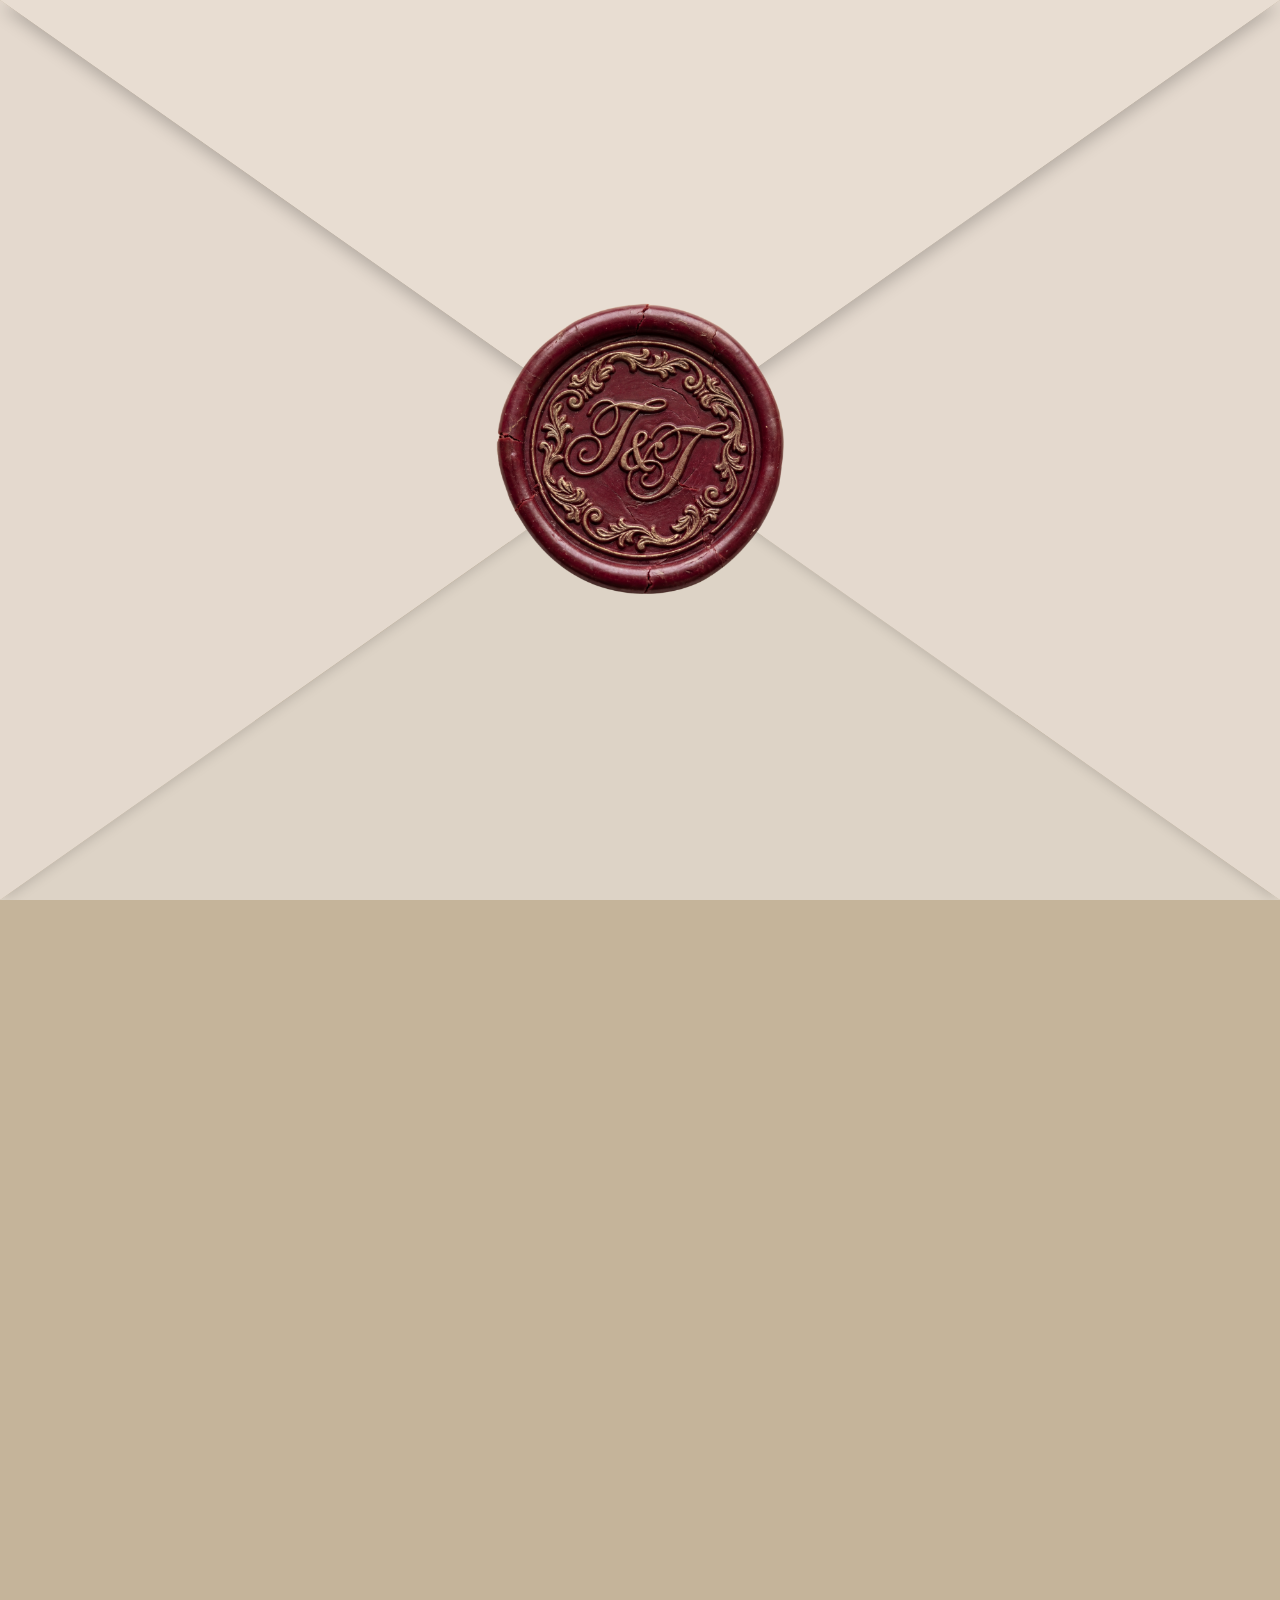
==== index.html @ 4c387d1e "first commit" ====
<!DOCTYPE html>
<html lang="ka">
    <head>
        <meta charset="UTF-8">
        <meta name="viewport" content="width=device-width, initial-scale=1.0">
        <title>თამარ & თორნიკე</title>
        <link rel="preconnect" href="https://fonts.googleapis.com">
        <link rel="preconnect" href="https://fonts.gstatic.com" crossorigin>
        <link href="https://fonts.googleapis.com/css2?family=Cormorant+Garamond:wght@400;500;600;700&family=Noto+Serif+Georgian:wght@400;500;600&display=swap" rel="stylesheet">
        <script src="https://unpkg.com/@dotlottie/player-component@2.7.12/dist/dotlottie-player.mjs" type="module"></script>
        <style>
            * {
              margin: 0;
              padding: 0;
              box-sizing: border-box;
            }

            body {
                min-height: 100vh;
                background-color: #c5b49a;
                overflow: hidden;
            }

            /* ===== Content page revealed behind the envelope ===== */
            .page-content {
                visibility: hidden;
                position: relative;
                z-index: 0;
                background-color: #faf6f1;
                font-family: 'Noto Serif Georgian', 'Cormorant Garamond', serif;
                color: #3a3028;
            }

            .page-content.bg-visible {
                visibility: visible;
            }

            /* ---------- HERO ---------- */
            .hero {
                position: relative;
                display: flex;
                flex-direction: column;
                align-items: center;
                justify-content: center;
                min-height: 100vh;
                text-align: center;
                padding: 2rem 1.5rem;
                overflow: hidden;
                background: url('bg2.jpg') center center / cover no-repeat;
            }

            .hero::before {
                content: '';
                position: absolute;
                inset: 0;
                background: rgba(250, 246, 241, 0.72);
                z-index: 0;
            }

            .hero > * {
                position: relative;
                z-index: 1;
                opacity: 0;
                transform: translateY(15px);
                transition: opacity 3s ease, transform 2s ease;
            }

            .page-content.content-revealed .hero > * {
                opacity: 1;
                transform: translateY(0);
            }

            @media (max-width: 768px) {
                .hero {
                    background-image: url('bg2-mobile.jpg');
                }
            }

            .hero-photo {
                width: 24rem;
                margin-bottom: 2.5rem;

            }

            @media (max-width: 768px) {
                .hero-photo {
                    width: 12rem;
                }
            }

            .hero-photo img {
                width:100%;
                height: fit-content;
            }

            .hero-names {
                font-family: 'Cormorant Garamond', 'Noto Serif Georgian', serif;
                font-size: clamp(2.8rem, 6vw, 5rem);
                font-weight: 300;
                letter-spacing: 0.06em;
                line-height: 1.15;
                color: #3f5e88;
            }

            .hero-names .amp {
                display: block;
                font-size: 0.5em;
                font-style: italic;
                letter-spacing: 0.15em;
                color: #c9b26e;
                margin: 0.15em 0;
            }

            .hero-date {
                margin-top: 1.5rem;
                font-size: clamp(0.95rem, 2vw, 1.3rem);
                letter-spacing: 0.18em;
                text-transform: uppercase;
                color: #5f7ca5;
                font-weight: 600;
            }

            .hero-location {
                margin-top: 0.4rem;
                font-size: clamp(0.9rem, 1.8vw, 1.15rem);
                letter-spacing: 0.12em;
                color: #8a7e6b;
            }

            .hero-scroll-hint {
                position: absolute;
                bottom: 2rem;
                left: 50%;
                transform: translateX(-50%);
                font-size: 0.85rem;
                letter-spacing: 0.15em;
                text-transform: uppercase;
                color: #b8a88a;
                animation: gentleBounce 2.5s ease-in-out infinite;
            }



            @keyframes gentleBounce {
                0%, 100% { transform: translateX(-50%) translateY(0); }
                50% { transform: translateX(-50%) translateY(-8px); }
            }

            /* ---------- NAVBAR ---------- */
            .navbar {
                position: sticky;
                top: 0;
                z-index: 100;
                background: rgba(241, 241, 242, 0.92);
                backdrop-filter: blur(12px);
                -webkit-backdrop-filter: blur(12px);
                border-bottom: 1px solid rgba(201, 178, 110, 0.25);
                padding: 0 2rem;
            }

            .navbar-inner {
                max-width: 960px;
                margin: 0 auto;
                display: flex;
                align-items: center;
                justify-content: center;
                height: 3.6rem;
            }

            .nav-links {
                display: flex;
                gap: 2rem;
                list-style: none;
                margin: 0;
                padding: 0;
            }

            .nav-links a {
                font-family: 'Cormorant Garamond', serif;
                font-size: 1.05rem;
                font-weight: 600;
                letter-spacing: 0.05em;
                text-decoration: none;
                color: #3f5e88;
                padding: 0.3rem 0;
                border-bottom: 1.5px solid transparent;
                transition: color 0.2s, border-color 0.2s;
            }

            .nav-links a:hover {
                color: #2f4f7d;
                border-color: #c9b26e;
            }

            /* Hamburger */
            .hamburger {
                display: none;
                background: none;
                border: none;
                cursor: pointer;
                padding: 0.5rem;
                z-index: 110;
            }

            .hamburger span {
                display: block;
                width: 24px;
                height: 2px;
                background: #3f5e88;
                margin: 5px 0;
                border-radius: 2px;
                transition: transform 0.3s, opacity 0.3s;
            }

            .hamburger.active span:nth-child(1) {
                transform: rotate(45deg) translate(5px, 5px);
            }
            .hamburger.active span:nth-child(2) {
                opacity: 0;
            }
            .hamburger.active span:nth-child(3) {
                transform: rotate(-45deg) translate(5px, -5px);
            }

            /* Mobile menu overlay */
            .mobile-menu {
                display: none;
                position: fixed;
                inset: 0;
                z-index: 105;
                background: rgba(241, 241, 242, 0.97);
                flex-direction: column;
                align-items: center;
                justify-content: center;
                gap: 1.8rem;
            }

            .mobile-menu.open {
                display: flex;
            }

            .mobile-menu a {
                font-family: 'Cormorant Garamond', serif;
                font-size: 1.6rem;
                font-weight: 600;
                letter-spacing: 0.06em;
                text-decoration: none;
                color: #3f5e88;
                transition: color 0.2s;
            }

            .mobile-menu a:hover {
                color: #c9b26e;
            }

            @media (max-width: 768px) {
                .nav-links {
                    display: none;
                }
                .hamburger {
                    display: block;
                    position: absolute;
                    right: 1.5rem;
                }
                .navbar-inner {
                    justify-content: flex-start;
                }
            }

            /* ---------- MESSAGE SECTION ---------- */
            .message-section {
                padding: clamp(4rem, 10vw, 8rem) 1.5rem;
                text-align: center;
                max-width: 750px;
                margin: 0 auto;
            }

            .message-section .section-label {
                font-size: clamp(0.8rem, 1.5vw, 0.95rem);
                letter-spacing: 0.25em;
                text-transform: uppercase;
                color: #c9b26e;
                margin-bottom: 1.5rem;
                font-weight: 600;
            }

            .message-section h2 {
                font-family: 'Cormorant Garamond', 'Noto Serif Georgian', serif;
                font-size: clamp(1.8rem, 4vw, 2.8rem);
                font-weight: 400;
                color: #3f5e88;
                margin-bottom: 2rem;
                line-height: 1.3;
            }

            .message-section p {
                font-size: clamp(1rem, 1.8vw, 1.2rem);
                line-height: 2;
                color: #5a5048;
                margin-bottom: 1.2rem;
            }

            .message-signature {
                margin-top: 2.5rem;
                font-family: 'Cormorant Garamond', serif;
                font-size: 1.3rem;
                font-style: italic;
                color: #8a7e6b;
            }

            /* ---------- SCROLL REVEAL ---------- */
            .reveal {
                opacity: 0;
                transform: translateY(40px);
                transition: opacity 0.8s cubic-bezier(0.25, 0.46, 0.45, 0.94),
                            transform 0.8s cubic-bezier(0.25, 0.46, 0.45, 0.94);
            }

            .reveal.visible {
                opacity: 1;
                transform: translateY(0);
            }

            /* Decorative divider */
            .section-divider {
                width: 60px;
                height: 1px;
                background: linear-gradient(to right, transparent, #c9b26e, transparent);
                margin: 0 auto 2rem;
            }

            /* ---------- TIMELINE / STEPS ---------- */
            .timeline-section {
                padding: clamp(4rem, 10vw, 7rem) 1.5rem;
                background: linear-gradient(180deg, #faf6f1 0%, #f3ede4 100%);
            }

            .timeline-section .section-label {
                text-align: center;
                font-size: clamp(0.8rem, 1.5vw, 0.95rem);
                letter-spacing: 0.25em;
                text-transform: uppercase;
                color: #c9b26e;
                margin-bottom: 1rem;
                font-weight: 600;
            }

            .timeline-section .section-heading {
                text-align: center;
                font-family: 'Cormorant Garamond', 'Noto Serif Georgian', serif;
                font-size: clamp(1.8rem, 4vw, 2.8rem);
                font-weight: 400;
                color: #3f5e88;
                margin-bottom: 4rem;
            }

            .timeline {
                position: relative;
                max-width: 800px;
                margin: 0 auto;
                padding: 0;
            }

            /* Vertical line */
            .timeline::before {
                content: '';
                position: absolute;
                left: 50%;
                top: 0;
                bottom: 0;
                width: 1px;
                background: linear-gradient(to bottom, transparent, #c9b26e 10%, #c9b26e 90%, transparent);
                transform: translateX(-50%);
            }

            .timeline-step {
                position: relative;
                display: flex;
                align-items: flex-start;
                margin-bottom: 4rem;
            }

            .timeline-step:last-child {
                margin-bottom: 0;
            }

            /* Alternate sides */
            .timeline-step:nth-child(odd) {
                flex-direction: row;
                padding-right: calc(50% + 2.5rem);
                text-align: right;
            }

            .timeline-step:nth-child(even) {
                flex-direction: row-reverse;
                padding-left: calc(50% + 2.5rem);
                text-align: left;
            }

            /* Circle on the line */
            .timeline-dot {
                position: absolute;
                left: 50%;
                top: 0.5rem;
                width: 42px;
                height: 42px;
                border-radius: 50%;
                background: #faf6f1;
                border: 2px solid #c9b26e;
                transform: translateX(-50%);
                display: flex;
                align-items: center;
                justify-content: center;
                font-family: 'Cormorant Garamond', serif;
                font-size: 1.1rem;
                font-weight: 700;
                color: #c9b26e;
                z-index: 2;
                box-shadow: 0 2px 12px rgba(201, 178, 110, 0.2);
            }

            .timeline-card {
                flex: 1;
                background: #fff;
                border-radius: 12px;
                padding: 2rem 2.2rem;
                box-shadow: 0 4px 24px rgba(0, 0, 0, 0.06);
                border: 1px solid rgba(201, 178, 110, 0.15);
                transition: transform 0.3s ease, box-shadow 0.3s ease;
            }

            .timeline-card:hover {
                transform: translateY(-4px);
                box-shadow: 0 8px 32px rgba(0, 0, 0, 0.1);
            }

            .timeline-card h3 {
                font-family: 'Cormorant Garamond', 'Noto Serif Georgian', serif;
                font-size: clamp(1.4rem, 3vw, 1.8rem);
                font-weight: 600;
                color: #3f5e88;
                margin-bottom: 0.6rem;
            }

            .timeline-card .card-location {
                display: flex;
                align-items: center;
                gap: 0.5rem;
                font-size: clamp(0.9rem, 1.6vw, 1.05rem);
                color: #8a7e6b;
                letter-spacing: 0.03em;
            }

            .timeline-step:nth-child(odd) .card-location {
                justify-content: flex-end;
            }

            .card-location-icon {
                width: 16px;
                height: 16px;
                flex-shrink: 0;
                opacity: 0.6;
            }

            /* Mobile: stack vertically, line on left */
            @media (max-width: 768px) {
                .timeline::before {
                    left: 20px;
                }

                .timeline-step:nth-child(odd),
                .timeline-step:nth-child(even) {
                    flex-direction: row;
                    padding-left: 3.5rem;
                    padding-right: 0;
                    text-align: left;
                }

                .timeline-dot {
                    left: 20px;
                }

                .timeline-step:nth-child(odd) .card-location {
                    justify-content: flex-start;
                }

                .timeline-card {
                    padding: 1.5rem;
                }
            }

            /* Wax seal */
            .wax {
                position: absolute;
                top: 50%;
                left: 50%;
                transform: translate(-50%, -50%);
                z-index: 5;
                transition: opacity 0.8s ease, transform 0.5s ease;
                pointer-events: none;
            }

            .wax img {
                width: 20rem;
                height: auto;
                display: block;
            }

            @media (max-width: 768px) {
                .wax img {
                    width: 12rem;
                }
            }

            .envelope-parent.open .wax {
                opacity: 0;
                transform: translate(-50%, -50%) scale(1.01);
            }

            /* ---------- TIMELINE POPUP ---------- */
            .popup-overlay {
                position: fixed;
                inset: 0;
                z-index: 200;
                display: flex;
                align-items: center;
                justify-content: center;
                background: rgba(0, 0, 0, 0.35);
                opacity: 0;
                pointer-events: none;
                transition: opacity 0.25s ease;
            }

            .popup-overlay.active {
                opacity: 1;
                pointer-events: all;
            }

            .popup {
                background: #fff;
                border-radius: 16px;
                padding: 2.2rem 2.4rem;
                max-width: 420px;
                width: calc(100% - 3rem);
                box-shadow: 0 24px 60px rgba(0,0,0,0.18);
                border-top: 3px solid #c9b26e;
                transform: translateY(20px) scale(0.97);
                transition: transform 0.25s ease, opacity 0.25s ease;
                opacity: 0;
                font-family: 'Noto Serif Georgian', 'Cormorant Garamond', serif;
            }

            .popup-overlay.active .popup {
                transform: translateY(0) scale(1);
                opacity: 1;
            }

            .popup-title {
                font-family: 'Cormorant Garamond', 'Noto Serif Georgian', serif;
                font-size: 1.6rem;
                font-weight: 600;
                color: #3f5e88;
                margin-bottom: 0.4rem;
            }

            .popup-location {
                font-size: 0.9rem;
                color: #c9b26e;
                letter-spacing: 0.1em;
                text-transform: uppercase;
                margin-bottom: 1.2rem;
                font-weight: 600;
            }

            .popup-body {
                font-size: 1rem;
                line-height: 1.8;
                color: #5a5048;
            }

            .popup-close {
                margin-top: 1.5rem;
                display: inline-block;
                font-size: 0.85rem;
                letter-spacing: 0.15em;
                text-transform: uppercase;
                color: #b8a88a;
                cursor: pointer;
                border: none;
                background: none;
                font-family: inherit;
                padding: 0;
            }

            .popup-close:hover {
                color: #3f5e88;
            }

            .timeline-card {
                cursor: pointer;
            }

            /* Envelope overlay */
            .envelope-parent {

                position: fixed;
                inset: 0;
                z-index: 10;
                cursor: pointer;
                overflow: hidden;
            }

            .envelope-part {

                position: absolute;
                width: 0;
                height: 0;
                box-sizing: content-box;
                transition: transform 3s cubic-bezier(0.4, 0, 0.2, 1),
                            opacity 3s ease;
            }

            /* Top flap — uses 50vw left/right borders, 50vh top border */
            .envelope-part.top {
                z-index: 3;
                top: 0;
                left: 0;
                border-left: 50vw solid transparent;
                border-right: 50vw solid transparent;
                border-top: 50vh solid #e8ddd2;
                filter: drop-shadow(0 6px 8px rgba(0, 0, 0, 0.22));
            }

            /* Bottom flap — upward-pointing triangle */
            .envelope-part.bottom {
                z-index: 1;
                bottom: 0;
                left: 0;
                border-left: 50vw solid transparent;
                border-right: 50vw solid transparent;
                border-bottom: 50vh solid #ddd3c6;
            }

            /* Left flap — right-pointing triangle */
            .envelope-part.left {
                z-index: 2;
                top: 0;
                left: 0;
                border-top: 50vh solid transparent;
                border-bottom: 50vh solid transparent;
                border-left: 50vw solid #e4d9ce;
                filter: drop-shadow(4px 0 6px rgba(0, 0, 0, 0.15));
            }

            /* Right flap — left-pointing triangle */
            .envelope-part.right {
                z-index: 2;
                top: 0;
                right: 0;
                border-top: 50vh solid transparent;
                border-bottom: 50vh solid transparent;
                border-right: 50vw solid #e4d9ce;
                filter: drop-shadow(-4px 0 6px rgba(0, 0, 0, 0.15));
            }

            /* ---- Open states ---- */
            .envelope-parent.open .envelope-part.top {
                transform: translateY(-100%);
                opacity: 0;
            }
            .envelope-parent.open .envelope-part.bottom {
                transform: translateY(100%);
                opacity: 0;
            }
            .envelope-parent.open .envelope-part.left {
                transform: translateX(-100%);
                opacity: 0;
            }
            .envelope-parent.open .envelope-part.right {
                transform: translateX(100%);
                opacity: 0;
            }

            /* After animation, remove pointer-events so content is interactive */
            .envelope-parent.open {
                pointer-events: none;
            }

            /* Stagger the flaps slightly */
            .envelope-parent.open .envelope-part.top    { transition-delay: 0s; }
            .envelope-parent.open .envelope-part.left   { transition-delay: 0.15s; }
            .envelope-parent.open .envelope-part.right  { transition-delay: 0.15s; }
            .envelope-parent.open .envelope-part.bottom { transition-delay: 0.3s; }
        </style>
    </head>
    <body>
        <main class="page">
            <div class="page-content" id="page-contents">
                <!-- HERO -->
                <section class="hero">
                    <div class="hero-photo" aria-label="ფოტოს ადგილი">
                        <img src="couple2.png" alt="">
                    </div>
                    <h1 class="hero-names">
                        თამარი
                        <span class="amp">&amp;</span>
                        თორნიკე
                    </h1>
                    <p class="hero-date">6 სექტემბერი, 2026</p>
                    <p class="hero-location">თბილისი, საქართველო</p>
                    <span class="hero-scroll-hint">↓</span>
                </section>
                <!-- NAVBAR -->
                <nav class="navbar">
                    <div class="navbar-inner">
                        <ul class="nav-links">
                            <li>
                                <a href="#">Home</a>
                            </li>
                            <li>
                                <a href="#">Our Story</a>
                            </li>
                            <li>
                                <a href="#">Photos</a>
                            </li>
                            <li>
                                <a href="#">Wedding Party</a>
                            </li>
                            <li>
                                <a href="#">Travel</a>
                            </li>
                            <li>
                                <a href="#">Things to Do</a>
                            </li>
                            <li>
                                <a href="#">Registry</a>
                            </li>
                        </ul>
                        <button class="hamburger" id="hamburger" aria-label="მენიუ">
                            <span></span>
                            <span></span>
                            <span></span>
                        </button>
                    </div>
                </nav>
                <!-- Mobile menu overlay -->
                <div class="mobile-menu" id="mobile-menu">
                    <a href="#">Home</a>
                    <a href="#">Our Story</a>
                    <a href="#">Photos</a>
                    <a href="#">Wedding Party</a>
                    <a href="#">Travel</a>
                    <a href="#">Things to Do</a>
                    <a href="#">Registry</a>
                </div>
                <!-- MESSAGE FROM US -->
                <section class="message-section">
                    <div class="reveal">
                        <p class="section-label">ჩვენგან თქვენთვის</p>
                        <div class="section-divider"></div>
                        <h2>ძვირფასო სტუმრებო</h2>
                    </div>
                    <div class="reveal">
                        <p>
                            ჩვენი სიყვარულის ისტორიას ახალი, ულამაზესი თავი ემატება და ჩვენთვის დიდი ბედნიერებაა, რომ ამ განსაკუთრებულ დღეს თქვენთან ერთად გავიზიარებთ.
                        </p>
                        <p>
                            გვინდა, რომ ეს დღე არა მხოლოდ ჩვენი, არამედ ყველა იმ ადამიანის იყოს, ვინც ჩვენს გვერდით იდგა, გვიყვარდა და გვხარობდა. მოდით, ერთად შევქმნათ უმშვენიერესი მოგონებები.
                        </p>
                    </div>
                    <div class="reveal">
                        <p class="message-signature">სიყვარულით, თამარი & თორნიკე</p>
                    </div>
                </section>
                <!-- TIMELINE / STEPS -->
                <section class="timeline-section">
                    <div class="reveal">
                        <p class="section-label">დღის გეგმა</p>
                        <div class="section-divider"></div>
                        <h2 class="section-heading">ჩვენი განსაკუთრებული დღე</h2>
                    </div>
                    <div class="timeline">
                        <!-- Step 1 -->
                        <div class="timeline-step reveal">
                            <div class="timeline-dot">1</div>
                            <div class="timeline-card" data-popup="1">
                                <h3>ჯვრისწერა</h3>
                                <p class="card-location">
                                    <svg
                                        class="card-location-icon"
                                        viewBox="0 0 24 24"
                                        fill="none"
                                        stroke="currentColor"
                                        stroke-width="2"
                                        stroke-linecap="round"
                                        stroke-linejoin="round"
                                    >
                                        <path d="M21 10c0 7-9 13-9 13s-9-6-9-13a9 9 0 0 1 18 0z"/>
                                        <circle cx="12" cy="10" r="3"/>
                                    </svg>
                                    ჯვრის მონასტერი
                                </p>
                            </div>
                        </div>
                        <!-- Step 2 -->
                        <div class="timeline-step reveal">
                            <div class="timeline-dot">2</div>
                            <div class="timeline-card" data-popup="2">
                                <h3>ფოტოსესია</h3>
                                <p class="card-location">
                                    <svg
                                        class="card-location-icon"
                                        viewBox="0 0 24 24"
                                        fill="none"
                                        stroke="currentColor"
                                        stroke-width="2"
                                        stroke-linecap="round"
                                        stroke-linejoin="round"
                                    >
                                        <path d="M21 10c0 7-9 13-9 13s-9-6-9-13a9 9 0 0 1 18 0z"/>
                                        <circle cx="12" cy="10" r="3"/>
                                    </svg>
                                    სასტუმრო ბილტმორი
                                </p>
                            </div>
                        </div>
                        <!-- Step 3 -->
                        <div class="timeline-step reveal">
                            <div class="timeline-dot">3</div>
                            <div class="timeline-card" data-popup="3">
                                <h3>ვახშამი</h3>
                                <p class="card-location">
                                    <svg
                                        class="card-location-icon"
                                        viewBox="0 0 24 24"
                                        fill="none"
                                        stroke="currentColor"
                                        stroke-width="2"
                                        stroke-linecap="round"
                                        stroke-linejoin="round"
                                    >
                                        <path d="M21 10c0 7-9 13-9 13s-9-6-9-13a9 9 0 0 1 18 0z"/>
                                        <circle cx="12" cy="10" r="3"/>
                                    </svg>
                                    გარდენ ჰოლი
                                </p>
                            </div>
                        </div>
                    </div>
                </section>
            </div>
            <div class="envelope-parent" id="envelope">
                <div class="wax">
                    <img src="wax.png" alt="">
                </div>
                <div class="envelope-part top"></div>
                <div class="envelope-part right"></div>
                <div class="envelope-part bottom"></div>
                <div class="envelope-part left"></div>
            </div>
        </main>
        <!-- Timeline popups -->
        <div class="popup-overlay" id="popup-overlay">
            <div
                class="popup"
                id="popup-box"
                role="dialog"
                aria-modal="true"
            >
                <p class="popup-title" id="popup-title"></p>
                <p class="popup-location" id="popup-location"></p>
                <p class="popup-body" id="popup-body"></p>
                <button class="popup-close" id="popup-close">დახურვა &times;</button>
            </div>
        </div>
        <script>
            // Envelope open
            document.getElementById('envelope').addEventListener('click', function () {
                this.classList.add('open');
                // Show background immediately so it's visible behind opening envelope
                document.getElementById('page-contents').classList.add('bg-visible');

                // Fade in content after delay
                setTimeout(function () {
                    document.body.style.overflow = 'auto';
                    document.getElementById('page-contents').classList.add('content-revealed');
                }, 1200);
            });

            // Hamburger menu
            const hamburger = document.getElementById('hamburger');
            const mobileMenu = document.getElementById('mobile-menu');

            hamburger.addEventListener('click', function () {
                this.classList.toggle('active');
                mobileMenu.classList.toggle('open');
            });

            // Close mobile menu on link click
            mobileMenu.querySelectorAll('a').forEach(function (link) {
                link.addEventListener('click', function () {
                    hamburger.classList.remove('active');
                    mobileMenu.classList.remove('open');
                });
            });

            // Scroll reveal
            const revealElements = document.querySelectorAll('.reveal');

            function checkReveal() {
                var windowHeight = window.innerHeight;
                revealElements.forEach(function (el) {
                    var top = el.getBoundingClientRect().top;
                    if (top < windowHeight - 80) {
                        el.classList.add('visible');
                    }
                });
            }

            window.addEventListener('scroll', checkReveal);
            window.addEventListener('resize', checkReveal);
            // Initial check after envelope opens
            document.getElementById('envelope').addEventListener('transitionend', checkReveal);

            // Timeline popups
            var popupData = {
                '1': {
                    title: 'ჯვრისწერა',
                    location: 'ჯვრის მონასტერი',
                    body: 'ჯვრისწერა გაიმართება ჯვრის მონასტერში. გთხოვთ, 14:00 საათისთვის იყოთ ადგილზე. ტაძარი მდებარეობს მცხეთაში, თბილისიდან 20 კმ-ის დაშორებით.'
                },
                '2': {
                    title: 'ფოტოსესია',
                    location: 'სასტუმრო ბილტმორი',
                    body: 'ქორწილის ფოტოსესია გაიმართება სასტუმრო ბილტმორის მიმდებარე ტერიტორიაზე. სტუმრებს შეუძლიათ ამ დროს ისარგებლონ სასტუმროს ლობიით.'
                },
                '3': {
                    title: 'სადილობა / ვახშამი',
                    location: 'გარდენ ჰოლი',
                    body: 'ვახშამი დაიწყება 19:00 საათზე გარდენ ჰოლში. გთხოვთ, ადგილის დადასტურება გააკეთოთ წინასწარ. ნებისმიერი დიეტური შეზღუდვის შემთხვევაში გვაცნობეთ.'
                }
            };

            var popupOverlay = document.getElementById('popup-overlay');
            var popupTitle = document.getElementById('popup-title');
            var popupLocation = document.getElementById('popup-location');
            var popupBody = document.getElementById('popup-body');

            function openPopup(id) {
                var data = popupData[id];
                if (!data) return;
                popupTitle.textContent = data.title;
                popupLocation.textContent = data.location;
                popupBody.textContent = data.body;
                popupOverlay.classList.add('active');
            }

            function closePopup() {
                popupOverlay.classList.remove('active');
            }

            document.querySelectorAll('.timeline-card').forEach(function (card) {
                card.addEventListener('click', function (e) {
                    e.stopPropagation();
                    openPopup(this.dataset.popup);
                });
            });

            document.getElementById('popup-box').addEventListener('click', function (e) {
                e.stopPropagation();
            });

            document.getElementById('popup-close').addEventListener('click', closePopup);

            popupOverlay.addEventListener('click', closePopup);

            document.addEventListener('keydown', function (e) {
                if (e.key === 'Escape') closePopup();
            });
        </script>
    </body>
</html>
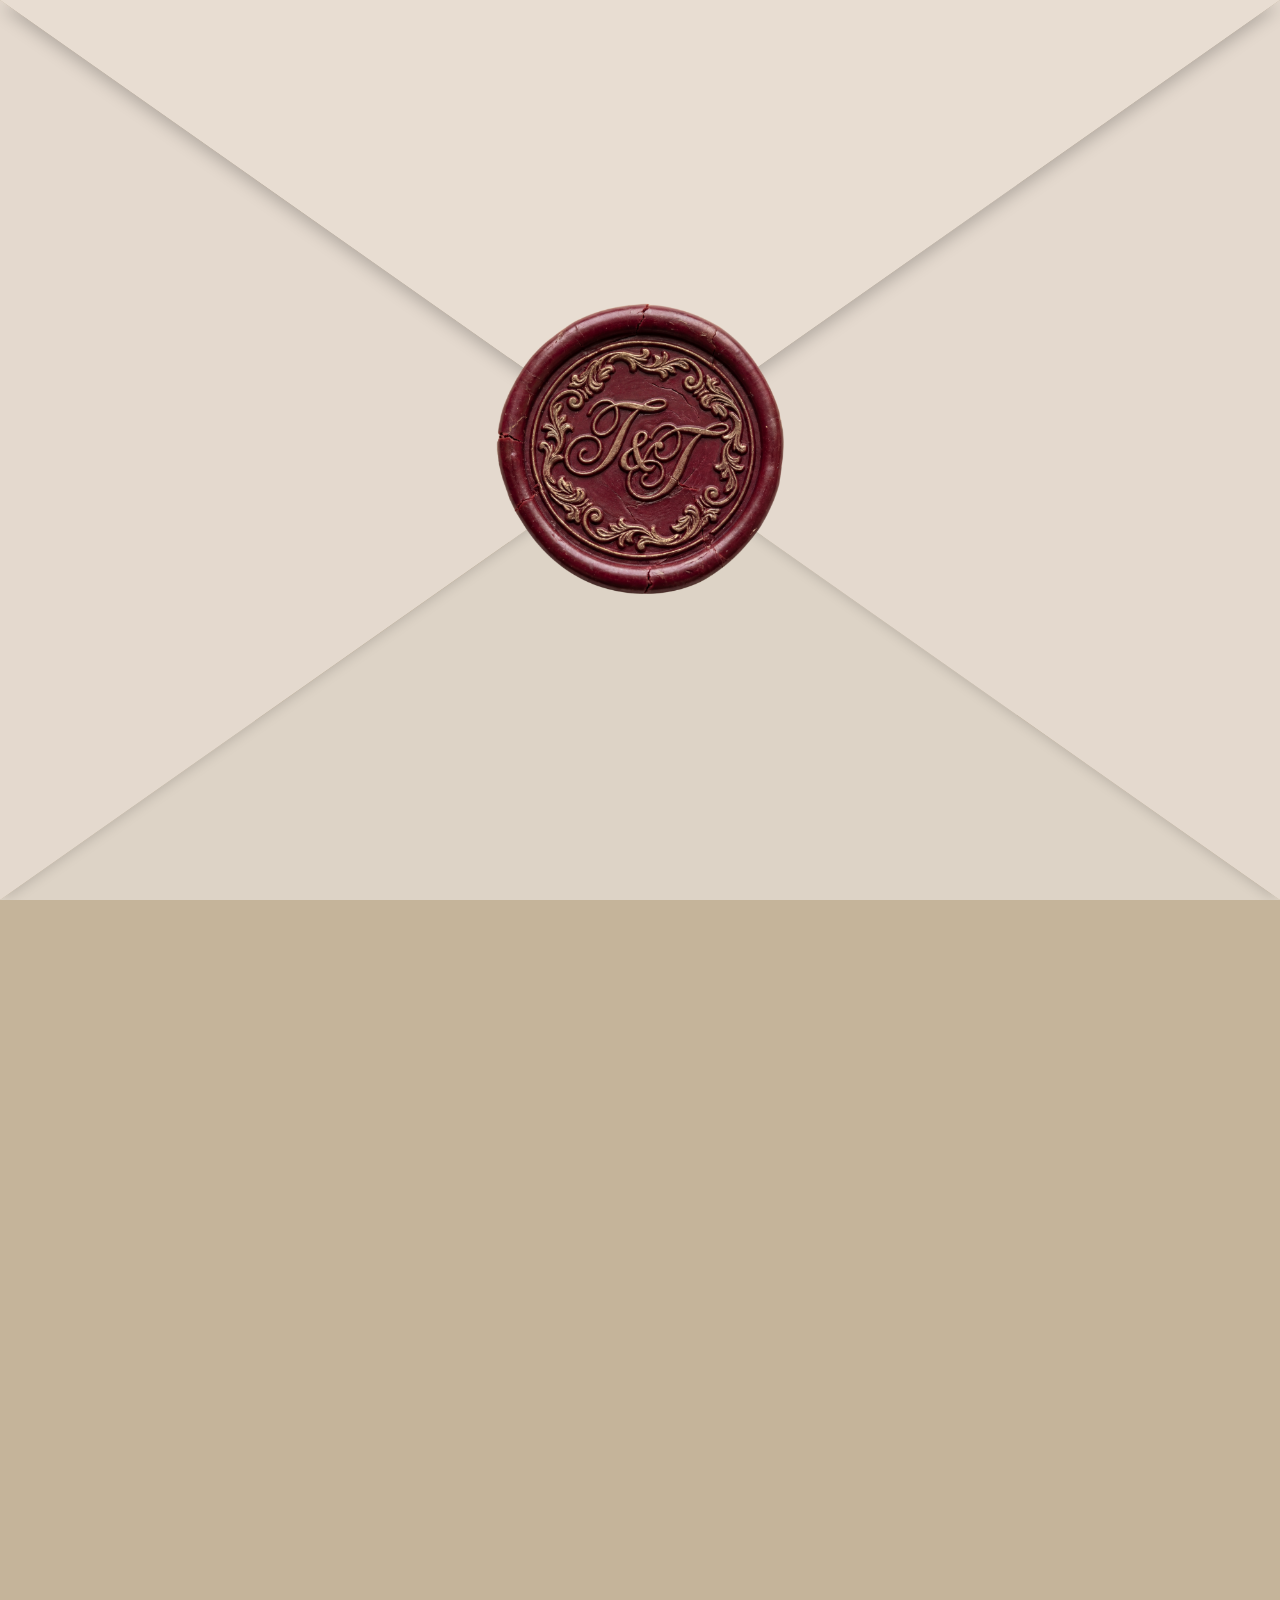
==== commit 1b9c52a5: "first commit" ====
--- a/index.html
+++ b/index.html
@@ -29,6 +29,12 @@
                 background-color: #faf6f1;
                 font-family: 'Noto Serif Georgian', 'Cormorant Garamond', serif;
                 color: #3a3028;
+                transition: background-color 1.5s ease, color 1.5s ease;
+            }
+
+            body.night-mode .page-content {
+                background-color: #141428;
+                color: #d4cfc8;
             }
 
             .page-content.bg-visible {
@@ -46,7 +52,37 @@
                 text-align: center;
                 padding: 2rem 1.5rem;
                 overflow: hidden;
-                background: url('bg2.jpg') center center / cover no-repeat;
+            }
+
+            /* Day/Night background layers */
+            .hero-bg {
+                position: absolute;
+                inset: -20% 0;
+                background-size: cover;
+                background-position: center center;
+                background-repeat: no-repeat;
+                z-index: 0;
+                will-change: transform;
+            }
+
+            .hero-bg.day {
+                background-image: url('bg2.jpg');
+                opacity: 1;
+                transition: opacity 1.5s ease;
+            }
+
+            .hero-bg.night {
+                background-image: url('bg2-night.jpg');
+                opacity: 0;
+                transition: opacity 1.5s ease;
+            }
+
+            body.night-mode .hero-bg.day { opacity: 0; }
+            body.night-mode .hero-bg.night { opacity: 1; }
+
+            @media (max-width: 768px) {
+                .hero-bg.day { background-image: url('bg2-mobile.jpg'); }
+                .hero-bg.night { background-image: url('bg2-night-mobile.jpg'); }
             }
 
             .hero::before {
@@ -54,30 +90,89 @@
                 position: absolute;
                 inset: 0;
                 background: rgba(250, 246, 241, 0.72);
-                z-index: 0;
-            }
-
-            .hero > * {
+                z-index: 1;
+                transition: background 1.5s ease;
+            }
+
+            body.night-mode .hero::before {
+                background: rgba(10, 10, 30, 0.55);
+            }
+
+            .hero > *:not(.hero-bg) {
                 position: relative;
-                z-index: 1;
+                z-index: 2;
                 opacity: 0;
                 transform: translateY(15px);
                 transition: opacity 3s ease, transform 2s ease;
             }
 
-            .page-content.content-revealed .hero > * {
+            .page-content.content-revealed .hero > *:not(.hero-bg) {
                 opacity: 1;
                 transform: translateY(0);
             }
 
-            @media (max-width: 768px) {
-                .hero {
-                    background-image: url('bg2-mobile.jpg');
-                }
+            /* Day/Night iOS-style toggle */
+            .day-night-toggle {
+                position: fixed;
+                top: 1rem;
+                right: 1rem;
+                z-index: 150;
+                width: 56px;
+                height: 30px;
+                border-radius: 15px;
+                border: none;
+                background: #e8e0d4;
+                cursor: pointer;
+                padding: 0;
+                transition: background 0.4s ease, opacity 0.8s ease;
+                box-shadow: inset 0 1px 3px rgba(0,0,0,0.15), 0 2px 8px rgba(0,0,0,0.1);
+                opacity: 0;
+                pointer-events: none;
+            }
+
+            .day-night-toggle.visible {
+                opacity: 1;
+                pointer-events: auto;
+            }
+
+            .day-night-toggle .toggle-knob {
+                position: absolute;
+                top: 3px;
+                left: 3px;
+                width: 24px;
+                height: 24px;
+                border-radius: 50%;
+                background: #fff;
+                box-shadow: 0 1px 4px rgba(0,0,0,0.2);
+                transition: transform 0.4s cubic-bezier(0.4, 0, 0.2, 1), background 0.4s ease;
+                display: flex;
+                align-items: center;
+                justify-content: center;
+                font-size: 0.8rem;
+                line-height: 1;
+            }
+
+            .day-night-toggle .toggle-knob::after {
+                content: '☀️';
+                font-size: 0.75rem;
+            }
+
+            body.night-mode .day-night-toggle {
+                background: #2c2c5e;
+            }
+
+            body.night-mode .day-night-toggle .toggle-knob {
+                transform: translateX(26px);
+                background: #1a1a3a;
+            }
+
+            body.night-mode .day-night-toggle .toggle-knob::after {
+                content: '🌙';
             }
 
             .hero-photo {
                 width: 24rem;
+                
                 margin-bottom: 2.5rem;
 
             }
@@ -90,7 +185,7 @@
 
             .hero-photo img {
                 width:100%;
-                height: fit-content;
+                height: 100%;
             }
 
             .hero-names {
@@ -100,6 +195,11 @@
                 letter-spacing: 0.06em;
                 line-height: 1.15;
                 color: #3f5e88;
+                transition: color 1.5s ease;
+            }
+
+            body.night-mode .hero-names {
+                color: #c8d8f0;
             }
 
             .hero-names .amp {
@@ -109,6 +209,11 @@
                 letter-spacing: 0.15em;
                 color: #c9b26e;
                 margin: 0.15em 0;
+                transition: color 1.5s ease;
+            }
+
+            body.night-mode .hero-names .amp {
+                color: #e0c96e;
             }
 
             .hero-date {
@@ -118,6 +223,11 @@
                 text-transform: uppercase;
                 color: #5f7ca5;
                 font-weight: 600;
+                transition: color 1.5s ease;
+            }
+
+            body.night-mode .hero-date {
+                color: #9db8de;
             }
 
             .hero-location {
@@ -125,6 +235,11 @@
                 font-size: clamp(0.9rem, 1.8vw, 1.15rem);
                 letter-spacing: 0.12em;
                 color: #8a7e6b;
+                transition: color 1.5s ease;
+            }
+
+            body.night-mode .hero-location {
+                color: #c4b89e;
             }
 
             .hero-scroll-hint {
@@ -137,6 +252,11 @@
                 text-transform: uppercase;
                 color: #b8a88a;
                 animation: gentleBounce 2.5s ease-in-out infinite;
+                transition: color 1.5s ease;
+            }
+
+            body.night-mode .hero-scroll-hint {
+                color: #d4c9a8;
             }
 
 
@@ -156,6 +276,12 @@
                 -webkit-backdrop-filter: blur(12px);
                 border-bottom: 1px solid rgba(201, 178, 110, 0.25);
                 padding: 0 2rem;
+                transition: background 1.5s ease, border-color 1.5s ease;
+            }
+
+            body.night-mode .navbar {
+                background: rgba(18, 18, 40, 0.92);
+                border-bottom-color: rgba(201, 178, 110, 0.15);
             }
 
             .navbar-inner {
@@ -184,7 +310,11 @@
                 color: #3f5e88;
                 padding: 0.3rem 0;
                 border-bottom: 1.5px solid transparent;
-                transition: color 0.2s, border-color 0.2s;
+                transition: color 0.4s ease, border-color 0.2s;
+            }
+
+            body.night-mode .nav-links a {
+                color: #b0c4e0;
             }
 
             .nav-links a:hover {
@@ -233,6 +363,11 @@
                 align-items: center;
                 justify-content: center;
                 gap: 1.8rem;
+                transition: background 1.5s ease;
+            }
+
+            body.night-mode .mobile-menu {
+                background: rgba(18, 18, 40, 0.97);
             }
 
             .mobile-menu.open {
@@ -246,7 +381,11 @@
                 letter-spacing: 0.06em;
                 text-decoration: none;
                 color: #3f5e88;
-                transition: color 0.2s;
+                transition: color 0.4s ease;
+            }
+
+            body.night-mode .mobile-menu a {
+                color: #b0c4e0;
             }
 
             .mobile-menu a:hover {
@@ -291,6 +430,11 @@
                 color: #3f5e88;
                 margin-bottom: 2rem;
                 line-height: 1.3;
+                transition: color 1.5s ease;
+            }
+
+            body.night-mode .message-section h2 {
+                color: #c8d8f0;
             }
 
             .message-section p {
@@ -298,6 +442,11 @@
                 line-height: 2;
                 color: #5a5048;
                 margin-bottom: 1.2rem;
+                transition: color 1.5s ease;
+            }
+
+            body.night-mode .message-section p {
+                color: #c4bdb5;
             }
 
             .message-signature {
@@ -333,6 +482,11 @@
             .timeline-section {
                 padding: clamp(4rem, 10vw, 7rem) 1.5rem;
                 background: linear-gradient(180deg, #faf6f1 0%, #f3ede4 100%);
+                transition: background 1.5s ease;
+            }
+
+            body.night-mode .timeline-section {
+                background: linear-gradient(180deg, #141428 0%, #1a1a36 100%);
             }
 
             .timeline-section .section-label {
@@ -352,6 +506,11 @@
                 font-weight: 400;
                 color: #3f5e88;
                 margin-bottom: 4rem;
+                transition: color 1.5s ease;
+            }
+
+            body.night-mode .timeline-section .section-heading {
+                color: #c8d8f0;
             }
 
             .timeline {
@@ -417,6 +576,11 @@
                 color: #c9b26e;
                 z-index: 2;
                 box-shadow: 0 2px 12px rgba(201, 178, 110, 0.2);
+                transition: background 1.5s ease;
+            }
+
+            body.night-mode .timeline-dot {
+                background: #1a1a36;
             }
 
             .timeline-card {
@@ -426,7 +590,12 @@
                 padding: 2rem 2.2rem;
                 box-shadow: 0 4px 24px rgba(0, 0, 0, 0.06);
                 border: 1px solid rgba(201, 178, 110, 0.15);
-                transition: transform 0.3s ease, box-shadow 0.3s ease;
+                transition: transform 0.3s ease, box-shadow 0.3s ease, background 1.5s ease, border-color 1.5s ease;
+            }
+
+            body.night-mode .timeline-card {
+                background: rgba(30, 30, 60, 0.8);
+                border-color: rgba(201, 178, 110, 0.2);
             }
 
             .timeline-card:hover {
@@ -440,6 +609,11 @@
                 font-weight: 600;
                 color: #3f5e88;
                 margin-bottom: 0.6rem;
+                transition: color 1.5s ease;
+            }
+
+            body.night-mode .timeline-card h3 {
+                color: #c8d8f0;
             }
 
             .timeline-card .card-location {
@@ -691,13 +865,91 @@
             .envelope-parent.open .envelope-part.left   { transition-delay: 0.15s; }
             .envelope-parent.open .envelope-part.right  { transition-delay: 0.15s; }
             .envelope-parent.open .envelope-part.bottom { transition-delay: 0.3s; }
+
+            /* ---------- COUNTDOWN ---------- */
+            .countdown-section {
+                padding: clamp(3rem, 8vw, 5rem) 1.5rem;
+                text-align: center;
+                background: linear-gradient(180deg, #faf6f1 0%, #f5efe6 100%);
+                transition: background 1.5s ease;
+            }
+
+            body.night-mode .countdown-section {
+                background: linear-gradient(180deg, #141428 0%, #181832 100%);
+            }
+
+            .countdown-section .section-label {
+                font-size: clamp(0.8rem, 1.5vw, 0.95rem);
+                letter-spacing: 0.25em;
+                text-transform: uppercase;
+                color: #c9b26e;
+                margin-bottom: 1.5rem;
+                font-weight: 600;
+            }
+
+            .countdown-boxes {
+                display: flex;
+                justify-content: center;
+                gap: clamp(0.6rem, 3vw, 2.5rem);
+                flex-wrap: nowrap;
+                margin-top: 1rem;
+            }
+
+            .countdown-box {
+                display: flex;
+                flex-direction: column;
+                align-items: center;
+                min-width: 0;
+            }
+
+            .countdown-number {
+                font-family: 'Cormorant Garamond', serif;
+                font-size: clamp(2.6rem, 6vw, 4.2rem);
+                font-weight: 600;
+                color: #3f5e88;
+                line-height: 1;
+                transition: color 1.5s ease;
+            }
+
+            body.night-mode .countdown-number {
+                color: #c8d8f0;
+            }
+
+            .countdown-label {
+                font-size: clamp(0.7rem, 1.4vw, 0.9rem);
+                letter-spacing: 0.15em;
+                text-transform: uppercase;
+                color: #8a7e6b;
+                margin-top: 0.4rem;
+                font-weight: 500;
+                transition: color 1.5s ease;
+            }
+
+            body.night-mode .countdown-label {
+                color: #b0a890;
+            }
+
+            .countdown-separator {
+                font-family: 'Cormorant Garamond', serif;
+                font-size: clamp(2rem, 4vw, 3rem);
+                color: #c9b26e;
+                align-self: flex-start;
+                margin-top: 0.2rem;
+                opacity: 0.6;
+                transition: color 1.5s ease;
+            }
         </style>
     </head>
     <body>
+        <button class="day-night-toggle" id="day-night-toggle" aria-label="დღე/ღამე">
+            <span class="toggle-knob"></span>
+        </button>
         <main class="page">
             <div class="page-content" id="page-contents">
                 <!-- HERO -->
                 <section class="hero">
+                    <div class="hero-bg day"></div>
+                    <div class="hero-bg night"></div>
                     <div class="hero-photo" aria-label="ფოტოს ადგილი">
                         <img src="couple2.png" alt="">
                     </div>
@@ -743,6 +995,34 @@
                         </button>
                     </div>
                 </nav>
+                <!-- COUNTDOWN -->
+                <section class="countdown-section">
+                    <div class="reveal">
+                        <p class="section-label">ქორწილამდე დარჩა</p>
+                        <div class="section-divider"></div>
+                    </div>
+                    <div class="countdown-boxes reveal" id="countdown">
+                        <div class="countdown-box">
+                            <span class="countdown-number" id="cd-days">--</span>
+                            <span class="countdown-label">დღე</span>
+                        </div>
+                        <span class="countdown-separator">:</span>
+                        <div class="countdown-box">
+                            <span class="countdown-number" id="cd-hours">--</span>
+                            <span class="countdown-label">საათი</span>
+                        </div>
+                        <span class="countdown-separator">:</span>
+                        <div class="countdown-box">
+                            <span class="countdown-number" id="cd-minutes">--</span>
+                            <span class="countdown-label">წუთი</span>
+                        </div>
+                        <span class="countdown-separator">:</span>
+                        <div class="countdown-box">
+                            <span class="countdown-number" id="cd-seconds">--</span>
+                            <span class="countdown-label">წამი</span>
+                        </div>
+                    </div>
+                </section>
                 <!-- Mobile menu overlay -->
                 <div class="mobile-menu" id="mobile-menu">
                     <a href="#">Home</a>
@@ -874,6 +1154,45 @@
             </div>
         </div>
         <script>
+            // Day/Night toggle
+            document.getElementById('day-night-toggle').addEventListener('click', function () {
+                document.body.classList.toggle('night-mode');
+            });
+
+            // Countdown
+            (function () {
+                var weddingDate = new Date('2026-09-06T14:00:00+04:00').getTime();
+                var cdDays = document.getElementById('cd-days');
+                var cdHours = document.getElementById('cd-hours');
+                var cdMinutes = document.getElementById('cd-minutes');
+                var cdSeconds = document.getElementById('cd-seconds');
+
+                function pad(n) { return n < 10 ? '0' + n : n; }
+
+                function updateCountdown() {
+                    var now = Date.now();
+                    var diff = weddingDate - now;
+                    if (diff <= 0) {
+                        cdDays.textContent = '0';
+                        cdHours.textContent = '00';
+                        cdMinutes.textContent = '00';
+                        cdSeconds.textContent = '00';
+                        return;
+                    }
+                    var d = Math.floor(diff / 86400000);
+                    var h = Math.floor((diff % 86400000) / 3600000);
+                    var m = Math.floor((diff % 3600000) / 60000);
+                    var s = Math.floor((diff % 60000) / 1000);
+                    cdDays.textContent = d;
+                    cdHours.textContent = pad(h);
+                    cdMinutes.textContent = pad(m);
+                    cdSeconds.textContent = pad(s);
+                }
+
+                updateCountdown();
+                setInterval(updateCountdown, 1000);
+            })();
+
             // Envelope open
             document.getElementById('envelope').addEventListener('click', function () {
                 this.classList.add('open');
@@ -884,6 +1203,7 @@
                 setTimeout(function () {
                     document.body.style.overflow = 'auto';
                     document.getElementById('page-contents').classList.add('content-revealed');
+                    document.getElementById('day-night-toggle').classList.add('visible');
                 }, 1200);
             });
 
@@ -902,6 +1222,22 @@
                     hamburger.classList.remove('active');
                     mobileMenu.classList.remove('open');
                 });
+            });
+
+            // Parallax on scroll
+            var heroBgs = document.querySelectorAll('.hero-bg');
+
+            function handleParallax() {
+                var scrollY = window.pageYOffset;
+
+                // Hero background parallax (moves at 40% scroll speed)
+                heroBgs.forEach(function (bg) {
+                    bg.style.transform = 'translateY(' + (scrollY * 0.4) + 'px)';
+                });
+            }
+
+            window.addEventListener('scroll', function () {
+                requestAnimationFrame(handleParallax);
             });
 
             // Scroll reveal
